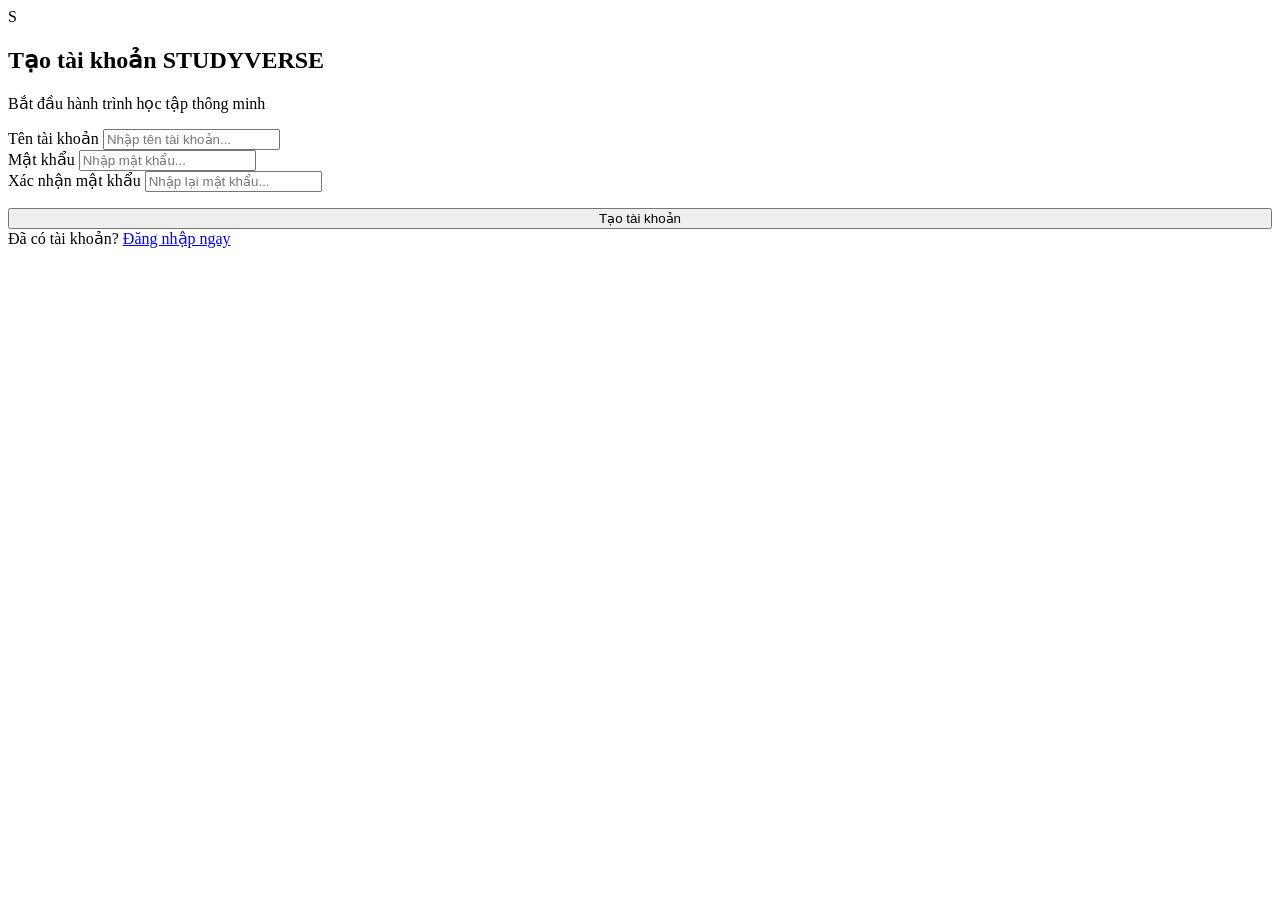
==== dang-ky.html @ 9c712d84 "Create dang-ky.html" ====
<!DOCTYPE html>
<html lang="vi">
<head>
  <meta charset="UTF-8">
  <meta name="viewport" content="width=device-width, initial-scale=1.0">
  <title>Đăng Ký - STUDYVERSE</title>
  <link rel="stylesheet" href="./css/variables.css">
  <link rel="stylesheet" href="./css/global.css">
  <link rel="stylesheet" href="./css/components.css">
  <link rel="stylesheet" href="./css/auth.css">
</head>
<body class="auth-body">
  <div class="auth-card card">
    <div class="auth-header">
      <div class="brand-logo" style="margin: 0 auto 1rem;">S</div>
      <h2>Tạo tài khoản STUDYVERSE</h2>
      <p style="color: var(--text-sub); font-size: var(--font-size-sm);">Bắt đầu hành trình học tập thông minh</p>
    </div>

    <form id="register-form" onsubmit="handleRegister(event)">
      <div class="form-group">
        <label>Tên tài khoản</label>
        <input type="text" id="reg-username" placeholder="Nhập tên tài khoản..." required autocomplete="username">
      </div>
      <div class="form-group">
        <label>Mật khẩu</label>
        <input type="password" id="reg-password" placeholder="Nhập mật khẩu..." required autocomplete="new-password">
      </div>
      <div class="form-group">
        <label>Xác nhận mật khẩu</label>
        <input type="password" id="reg-confirm" placeholder="Nhập lại mật khẩu..." required autocomplete="new-password">
      </div>
      <button type="submit" class="btn btn-primary" style="width: 100%; margin-top: 1rem;">Tạo tài khoản</button>
    </form>

    <div class="auth-footer">
      Đã có tài khoản? <a href="./dang-nhap.html">Đăng nhập ngay</a>
    </div>
  </div>

  <script src="./js/config.js"></script>
  <script src="./js/notifications.js"></script>
  <script src="./js/auth.js"></script>
</body>
</html>
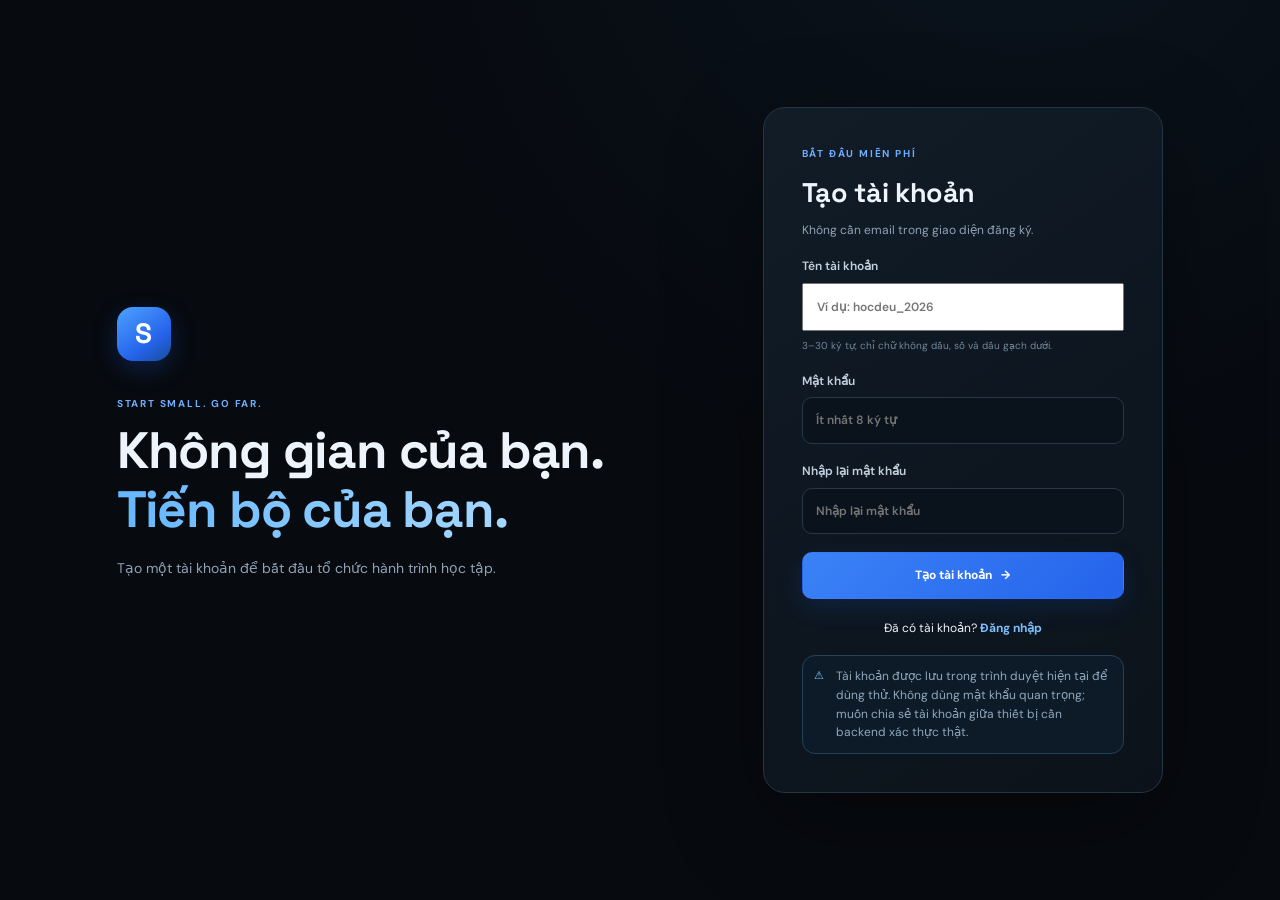
==== commit 158f7cef: "Add files via upload" ====
--- a/dang-ky.html
+++ b/dang-ky.html
@@ -1,45 +1,3 @@
-<!DOCTYPE html>
-<html lang="vi">
-<head>
-  <meta charset="UTF-8">
-  <meta name="viewport" content="width=device-width, initial-scale=1.0">
-  <title>Đăng Ký - STUDYVERSE</title>
-  <link rel="stylesheet" href="./css/variables.css">
-  <link rel="stylesheet" href="./css/global.css">
-  <link rel="stylesheet" href="./css/components.css">
-  <link rel="stylesheet" href="./css/auth.css">
-</head>
-<body class="auth-body">
-  <div class="auth-card card">
-    <div class="auth-header">
-      <div class="brand-logo" style="margin: 0 auto 1rem;">S</div>
-      <h2>Tạo tài khoản STUDYVERSE</h2>
-      <p style="color: var(--text-sub); font-size: var(--font-size-sm);">Bắt đầu hành trình học tập thông minh</p>
-    </div>
-
-    <form id="register-form" onsubmit="handleRegister(event)">
-      <div class="form-group">
-        <label>Tên tài khoản</label>
-        <input type="text" id="reg-username" placeholder="Nhập tên tài khoản..." required autocomplete="username">
-      </div>
-      <div class="form-group">
-        <label>Mật khẩu</label>
-        <input type="password" id="reg-password" placeholder="Nhập mật khẩu..." required autocomplete="new-password">
-      </div>
-      <div class="form-group">
-        <label>Xác nhận mật khẩu</label>
-        <input type="password" id="reg-confirm" placeholder="Nhập lại mật khẩu..." required autocomplete="new-password">
-      </div>
-      <button type="submit" class="btn btn-primary" style="width: 100%; margin-top: 1rem;">Tạo tài khoản</button>
-    </form>
-
-    <div class="auth-footer">
-      Đã có tài khoản? <a href="./dang-nhap.html">Đăng nhập ngay</a>
-    </div>
-  </div>
-
-  <script src="./js/config.js"></script>
-  <script src="./js/notifications.js"></script>
-  <script src="./js/auth.js"></script>
-</body>
-</html>
+<!doctype html><html lang="vi"><head><meta charset="utf-8"><meta name="viewport" content="width=device-width, initial-scale=1"><title>Đăng ký · Studyverse</title><link rel="stylesheet" href="css/style.css"></head><body data-page="register" class="auth-page"><div id="toast-root" class="toast-root"></div>
+<div class="auth-layout"><div class="auth-brand"><div class="brand-mark large">S</div><div class="eyebrow">START SMALL. GO FAR.</div><h1>Không gian của bạn.<br><span class="text-gradient">Tiến bộ của bạn.</span></h1><p class="muted">Tạo một tài khoản để bắt đầu tổ chức hành trình học tập.</p></div><section class="auth-card"><div class="eyebrow">BẮT ĐẦU MIỄN PHÍ</div><h2>Tạo tài khoản</h2><p class="muted">Không cần email trong giao diện đăng ký.</p><form id="register-form"><label class="field-label">Tên tài khoản<input id="register-username" autocomplete="username" required minlength="3" maxlength="30" pattern="[A-Za-z0-9_]+" placeholder="Ví dụ: hocdeu_2026"><small>3–30 ký tự, chỉ chữ không dấu, số và dấu gạch dưới.</small></label><label class="field-label">Mật khẩu<input id="register-password" type="password" autocomplete="new-password" required minlength="8" placeholder="Ít nhất 8 ký tự"></label><label class="field-label">Nhập lại mật khẩu<input id="register-confirm" type="password" autocomplete="new-password" required minlength="8" placeholder="Nhập lại mật khẩu"></label><div id="auth-message" class="form-message hidden"></div><button class="button button-primary button-full" type="submit">Tạo tài khoản <span>→</span></button></form><p class="auth-switch">Đã có tài khoản? <a href="dang-nhap.html">Đăng nhập</a></p><div class="notice compact"><span>⚠</span><p>Tài khoản được lưu trong trình duyệt hiện tại để dùng thử. Không dùng mật khẩu quan trọng; muốn chia sẻ tài khoản giữa thiết bị cần backend xác thực thật.</p></div></section></div>
+<script src="js/app.js"></script><script src="js/auth-demo.js"></script></body></html>
--- a/css/style.css
+++ b/css/style.css
@@ -0,0 +1,17 @@
+@import url('https://fonts.googleapis.com/css2?family=DM+Sans:wght@400;500;600;700&family=Space+Grotesk:wght@400;500;600;700&display=swap');
+:root{--bg:#070a0f;--bg2:#0b1119;--panel:#0e1620;--panel2:#111c28;--line:#202d3a;--text:#eef4fb;--muted:#91a2b5;--blue:#3b82f6;--cyan:#38bdf8;--green:#34d399;--amber:#fbbf24;--violet:#a78bfa;--danger:#fb7185;--radius:18px;--shadow:0 20px 60px #0003}
+*{box-sizing:border-box}html{scroll-behavior:smooth}body{margin:0;background:radial-gradient(ellipse at 80% -20%,#12304a44,transparent 45%),var(--bg);color:var(--text);font-family:'DM Sans',sans-serif;font-size:14px;line-height:1.55}button,input,select{font:inherit}button,a,select{outline-offset:3px}a{color:inherit;text-decoration:none}button{cursor:pointer}h1,h2,h3,p{margin-top:0}h1,h2,h3,.stat-value,.timer-display,.result-score{font-family:'Space Grotesk',sans-serif}h1{font-size:clamp(28px,3vw,38px);line-height:1.16;letter-spacing:-1.2px;margin-bottom:10px}h2{font-size:19px;letter-spacing:-.35px;margin-bottom:6px}h3{font-size:16px}.muted{color:var(--muted)}.small{font-size:12px}.eyebrow{font-size:10px;font-weight:700;letter-spacing:1.8px;color:#6faeff;margin-bottom:10px}.hidden{display:none!important}
+#app-shell{min-height:100vh}.sidebar{width:244px;position:fixed;inset:0 auto 0 0;padding:24px 15px;background:#080d13ed;border-right:1px solid #1b2936;display:flex;flex-direction:column;z-index:20;backdrop-filter:blur(18px)}.brand{display:flex;align-items:center;gap:11px;padding:0 10px 27px}.brand-mark{width:38px;height:38px;border-radius:12px;background:linear-gradient(145deg,#4da2ff,#2563eb 65%,#164e9a);display:grid;place-items:center;font-family:'Space Grotesk';font-size:21px;font-weight:700;color:white;box-shadow:0 8px 25px #2563eb40}.brand-name{font-family:'Space Grotesk';font-weight:700;font-size:17px;letter-spacing:-.5px}.brand-sub{font-size:10px;color:#7f91a5;letter-spacing:1.4px}.nav-label{padding:8px 12px 9px;color:#61758a;font-size:10px;font-weight:700;letter-spacing:1.6px}.nav-list{display:grid;gap:5px}.nav-link{display:flex;align-items:center;gap:12px;padding:11px 12px;border-radius:11px;color:#9aabba;transition:.2s;font-weight:500}.nav-link .nav-icon{width:22px;text-align:center;font-size:17px}.nav-link:hover{background:#121d29;color:#eaf4ff}.nav-link.active{background:linear-gradient(90deg,#17395b99,#132235);color:#f4f9ff;box-shadow:inset 2px 0 #4d9cff}.nav-link.active .nav-icon{color:#68b4ff}.sidebar-bottom{margin-top:auto}.sidebar-tip{margin:15px 4px;padding:15px;border:1px solid #23384b;border-radius:14px;background:linear-gradient(135deg,#102237,#0d1722)}.sidebar-tip strong{display:block;margin:6px 0}.sidebar-tip p{font-size:12px;color:#9caec0;margin:0}.user-mini{display:flex;align-items:center;gap:10px;padding:16px 8px 0;border-top:1px solid #1b2936;margin-top:16px}.avatar{width:34px;height:34px;border-radius:50%;background:#173b5c;color:#9dd5ff;display:grid;place-items:center;font-weight:700}.user-mini strong{display:block;font-size:12px}.user-mini small{color:var(--muted)}
+.main{margin-left:244px;min-width:0}.topbar{height:76px;border-bottom:1px solid #182430;background:#080d13a8;backdrop-filter:blur(16px);display:flex;align-items:center;justify-content:space-between;padding:0 clamp(20px,3vw,42px);position:sticky;top:0;z-index:10}.topbar-left{display:flex;align-items:center;gap:12px;min-width:0}.breadcrumb{color:#71869b;font-size:12px}.topbar-right{display:flex;align-items:center;gap:12px}.global-search{width:min(290px,28vw);height:38px;border:1px solid #243342;border-radius:10px;background:#0d151e;color:var(--text);padding:0 13px}.global-search:focus,.search-input:focus,.select-input:focus,input:focus{border-color:#438ff0;outline:none;box-shadow:0 0 0 3px #3b82f61c}.icon-button{width:38px;height:38px;display:grid;place-items:center;background:#111a24;border:1px solid #263443;border-radius:11px;color:#dce9f7}.top-avatar{width:35px;height:35px;border-radius:50%;display:grid;place-items:center;background:linear-gradient(145deg,#1d4770,#1b2b43);color:#b8ddff;font-weight:700;border:1px solid #34516d}.mobile-menu{display:none}.page-content{max-width:1500px;margin:auto;padding:32px clamp(20px,3vw,42px) 55px}.welcome-row{display:flex;justify-content:space-between;align-items:flex-start;gap:20px;margin-bottom:26px}.date-pill,.tag,.timer-chip{display:inline-flex;align-items:center;gap:7px;padding:8px 12px;border:1px solid #24384b;border-radius:999px;color:#9db4ca;background:#0e1924;font-size:11px;white-space:nowrap}.page-heading{display:flex;justify-content:space-between;align-items:flex-start;margin-bottom:28px}.page-heading p{margin-bottom:0;max-width:700px}.stats-grid{display:grid;grid-template-columns:repeat(4,minmax(0,1fr));gap:14px;margin-bottom:22px}.stat-card,.panel{border:1px solid var(--line);border-radius:var(--radius);background:linear-gradient(145deg,#101923f2,#0c131bf2);box-shadow:var(--shadow)}.stat-card{padding:19px;min-width:0}.stat-icon{width:34px;height:34px;border-radius:11px;display:grid;place-items:center;margin-bottom:17px;background:#183451;color:#7fc2ff;font-size:17px}.stat-icon.violet{background:#28203f;color:#c4b5fd}.stat-icon.green{background:#14362e;color:#6ee7b7}.stat-icon.amber{background:#382c17;color:#fcd34d}.stat-value{font-size:29px;font-weight:700;letter-spacing:-1px;margin:3px 0}.stat-foot{font-size:11px;color:#71869b;margin-top:5px}.content-grid{display:grid;gap:16px}.two-col{grid-template-columns:repeat(2,minmax(0,1fr))}.panel{padding:22px;min-width:0}.panel-heading{display:flex;align-items:flex-start;justify-content:space-between;gap:12px;margin-bottom:22px}.panel-heading p{font-size:12px;margin:0}.course-row{display:flex;align-items:center;gap:13px;margin:20px 0}.course-mark{width:42px;height:42px;border-radius:13px;background:#172e48;color:#80bfff;display:grid;place-items:center;font-family:'Space Grotesk';font-weight:700}.course-mark.cyan{background:#12343d;color:#6ee7f7}.course-info{flex:1;min-width:0}.course-info strong,.course-info span{display:block}.course-info strong{font-size:13px}.course-info .muted{font-size:11px;margin:3px 0 9px}.progress{height:6px;background:#202d39;border-radius:99px;overflow:hidden}.progress span{display:block;height:100%;border-radius:99px;background:linear-gradient(90deg,#3478ed,#38bdf8);transition:width .35s}.progress-label{font-size:12px;color:#9fcaff}.button{display:inline-flex;align-items:center;justify-content:center;gap:9px;padding:10px 15px;border-radius:10px;border:1px solid transparent;font-weight:700;font-size:12px;transition:transform .18s,background .18s,border .18s;color:var(--text)}.button:hover{transform:translateY(-1px)}.button-primary{background:linear-gradient(135deg,#3b82f6,#2563eb);box-shadow:0 8px 24px #2563eb28;color:white}.button-primary:hover{background:linear-gradient(135deg,#60a5fa,#3478ed)}.button-secondary{background:#121e2a;border-color:#2a3a4a;color:#d7e5f4}.button-secondary:hover{background:#192a3b}.button-danger{background:#351a23;border-color:#6b2a3c;color:#fda4af;margin-top:12px}.button-large{padding:13px 24px}.button-full{width:100%;padding:13px}.task-form{display:flex;gap:8px;margin-bottom:12px}.task-form input{flex:1;min-width:0}.task-list{display:grid;gap:9px}.task-item{display:flex;align-items:center;gap:11px;padding:11px 12px;border:1px solid #1d2a36;border-radius:11px;background:#0c141d}.task-check{width:18px;height:18px;accent-color:#3b82f6;flex-shrink:0}.task-text{flex:1}.task-item.done .task-text{text-decoration:line-through;color:#6f8295}.task-delete{border:0;background:transparent;color:#647b91;font-size:17px}.lower-grid{margin-top:16px}.weekly-chart{height:190px;display:flex;align-items:flex-end;justify-content:space-around;gap:12px;padding:20px 6px 0;border-bottom:1px solid #263442}.bar-column{height:100%;flex:1;display:flex;flex-direction:column;align-items:center;justify-content:flex-end;gap:9px;min-width:0}.bar-value{font-size:10px;color:#8094a8}.bar{width:min(34px,70%);min-height:3px;border-radius:7px 7px 2px 2px;background:linear-gradient(180deg,#38bdf8,#2563eb);box-shadow:0 0 20px #2563eb20;transition:height .4s}.bar-day{font-size:10px;color:#71869b;padding-bottom:9px}.chart-legend{display:flex;align-items:center;gap:7px;font-size:11px;color:var(--muted);margin-top:13px}.legend-dot{width:7px;height:7px;border-radius:50%;background:#38bdf8}.quick-link{display:flex;align-items:center;gap:12px;padding:13px 0;border-bottom:1px solid #1d2a36}.quick-link:last-child{border-bottom:0}.quick-icon{width:39px;height:39px;border-radius:12px;background:#172a40;color:#83c5ff;display:grid;place-items:center;font-size:19px}.quick-link span:nth-child(2){flex:1}.quick-link strong,.quick-link small{display:block}.quick-link small{color:var(--muted);margin-top:3px;font-size:11px}.quick-link b{color:#6e8ba5}
+.toolbar{display:flex;gap:10px;flex-wrap:wrap;margin-bottom:22px}.search-input,.select-input,input[type="text"],input[type="password"],input[type="number"]{background:#0a121b;border:1px solid #273747;border-radius:10px;color:var(--text);padding:11px 13px;min-width:0}.search-input{flex:1;min-width:220px}.select-input{min-width:150px}.notice{display:flex;gap:12px;padding:15px 16px;border:1px solid #24415a;border-radius:13px;background:#0d1b28;margin-bottom:24px;color:#8bcaff}.notice strong{color:#dbeeff}.notice p{margin:3px 0 0;font-size:12px;color:#91a7bb}.notice.compact{margin:18px 0 0;padding:11px;font-size:11px}.notice.compact p{margin:0}.section-title-row{display:flex;align-items:center;justify-content:space-between;margin:24px 0 14px}.section-title-row h2{margin:0}.document-grid,.quiz-grid{display:grid;grid-template-columns:repeat(3,minmax(0,1fr));gap:15px}.document-card,.quiz-card{border:1px solid var(--line);border-radius:16px;background:linear-gradient(145deg,#101a25,#0c131b);padding:18px;display:flex;flex-direction:column;min-width:0;transition:transform .2s,border .2s}.document-card:hover,.quiz-card:hover{transform:translateY(-3px);border-color:#355673}.doc-top{display:flex;justify-content:space-between;align-items:center;margin-bottom:16px}.doc-icon{width:42px;height:42px;border-radius:13px;display:grid;place-items:center;background:#162e47;color:#8bc7ff;font-size:19px}.favorite-button{border:0;background:transparent;color:#70859a;font-size:20px}.favorite-button.active{color:#fbbf24}.document-card h3,.quiz-card h3{margin-bottom:7px}.document-card p,.quiz-card p{font-size:12px;color:var(--muted);flex:1}.doc-tags{display:flex;flex-wrap:wrap;gap:6px;margin:9px 0 15px}.doc-tags span{padding:4px 7px;background:#17232f;border-radius:6px;color:#9eb1c4;font-size:10px}.doc-footer{display:flex;align-items:center;justify-content:space-between;gap:10px;border-top:1px solid #1c2a37;padding-top:14px}.doc-footer small{color:#71869b}.doc-footer .button{padding:8px 10px}.empty-state{grid-column:1/-1;text-align:center;padding:50px 20px;border:1px dashed #2b3b4b;border-radius:15px;color:var(--muted)}.filter-pills{display:flex;gap:8px;flex-wrap:wrap;margin-bottom:18px}.filter-pill{padding:8px 13px;border:1px solid #263747;background:#0d151e;color:#9db0c3;border-radius:99px;font-size:12px}.filter-pill.active{background:#17395b;border-color:#2c6bb0;color:#cce7ff}.quiz-card .quiz-meta{display:flex;justify-content:space-between;align-items:center;margin-bottom:15px}.quiz-card .quiz-mark{font-size:22px;color:#7fc2ff}.quiz-card .button{margin-top:13px}.quiz-run{max-width:850px;margin:10px auto}.quiz-top{display:flex;align-items:center;justify-content:space-between;gap:10px;margin-bottom:17px}.question-title{font-size:23px;line-height:1.35;margin:25px 0}.quiz-options{display:grid;gap:10px;margin:20px 0}.quiz-option{width:100%;display:flex;align-items:center;gap:12px;text-align:left;padding:14px;border:1px solid #263747;background:#0b141e;border-radius:12px;color:#dce8f4;transition:.18s}.quiz-option:hover{border-color:#3c78ae;background:#101f2e}.quiz-option.selected{border-color:#3986ec;background:#122944;box-shadow:inset 0 0 0 1px #3986ec}.option-letter{width:29px;height:29px;border-radius:9px;display:grid;place-items:center;background:#1b2938;color:#a8c0d7;font-weight:700;flex-shrink:0}.quiz-actions{display:flex;justify-content:space-between;gap:10px;margin-top:25px}.result-panel{text-align:center;max-width:850px;margin:10px auto}.result-symbol{width:58px;height:58px;border-radius:18px;background:#153a31;color:#6ee7b7;display:grid;place-items:center;margin:0 auto 17px;font-size:26px}.result-score{font-size:56px;font-weight:700;letter-spacing:-2px;color:#83c5ff;margin:8px 0}.review-list{text-align:left;margin:25px 0;display:grid;gap:10px}.review-item{border:1px solid #263747;border-radius:12px;padding:14px;background:#0b141d}.review-item.correct{border-color:#23634f}.review-item.incorrect{border-color:#653141}.review-item p{font-size:12px;color:var(--muted);margin:6px 0 0}.button-row{display:flex;justify-content:center;gap:10px;flex-wrap:wrap}
+.focus-layout{display:grid;grid-template-columns:minmax(0,1.7fr) minmax(250px,.8fr);gap:16px}.timer-panel{text-align:center;padding:25px}.timer-tabs{display:flex;justify-content:center;gap:6px;background:#09111a;border:1px solid #1c2b39;padding:5px;border-radius:12px;width:max-content;margin:0 auto 20px}.timer-tab{border:0;border-radius:8px;background:transparent;color:#8195a9;padding:9px 13px;font-size:12px}.timer-tab.active{background:#183b5e;color:#d6ecff}.timer-ring{width:min(310px,72vw);aspect-ratio:1;margin:15px auto 24px;border-radius:50%;display:grid;place-items:center;background:conic-gradient(#3b82f6 0deg,#38bdf8 0deg,#1a2937 0deg);position:relative;box-shadow:0 0 60px #2563eb13}.timer-ring:before{content:"";position:absolute;inset:9px;background:#0d151f;border-radius:50%;border:1px solid #203346}.timer-inner{position:relative;z-index:1}.timer-display{font-size:clamp(45px,7vw,66px);font-weight:700;letter-spacing:-3px;line-height:1.25;margin:8px 0}.timer-controls{display:flex;justify-content:center;gap:9px;flex-wrap:wrap}.timer-settings{display:flex;justify-content:center;gap:12px;flex-wrap:wrap;border-top:1px solid #1d2a36;margin-top:24px;padding-top:18px}.timer-settings label{display:flex;align-items:center;gap:6px;font-size:11px;color:var(--muted)}.timer-settings input{width:57px;padding:7px}.focus-aside{padding:25px}.focus-number{font-family:'Space Grotesk';font-size:45px;font-weight:700;letter-spacing:-2px;margin-top:17px}.divider{height:1px;background:#22303d;margin:22px 0}.mini-stat{display:flex;align-items:center;justify-content:space-between;gap:10px;margin:14px 0;font-size:12px}.mini-stat span{color:var(--muted)}.mini-stat strong{color:#dbe9f7}.quote-card{padding:15px;background:#101f2d;border-radius:12px;border-left:2px solid #3b82f6;color:#a8bfd4;font-size:12px;margin-top:25px}
+.flash-layout{display:grid;grid-template-columns:minmax(0,1.6fr) minmax(230px,.7fr);gap:16px}.flash-main{min-width:0}.flash-meta{display:flex;align-items:center;justify-content:space-between;margin-bottom:13px;color:#91a7bb;font-size:12px}.flashcard{width:100%;min-height:310px;border:1px solid #2a4258;border-radius:20px;background:radial-gradient(ellipse at 50% 0%,#1b3854,#101a26 68%);color:var(--text);display:flex;flex-direction:column;align-items:center;justify-content:center;padding:35px;text-align:center;box-shadow:var(--shadow);transition:transform .3s,border .3s}.flashcard:hover{border-color:#4d8bc4}.flash-label{font-size:10px;letter-spacing:2px;color:#6bb8ff;font-weight:700}.flash-question{font-family:'Space Grotesk';font-size:clamp(23px,3vw,32px);font-weight:600;line-height:1.35;margin:20px 0;max-width:620px}.flash-hint{font-size:11px;color:#71869b}.flash-progress{margin:16px 0}.flash-controls{display:flex;justify-content:space-between;gap:10px}.rating-row{display:grid;grid-template-columns:repeat(4,1fr);gap:8px;margin-top:14px}.rating-button{padding:10px 5px;border-radius:10px;background:#101923;border:1px solid #263747;color:#c3d1df;font-size:11px}.rating-button.no{border-color:#613343;color:#fda4af}.rating-button.hard{border-color:#65502b;color:#fcd34d}.rating-button.good{border-color:#245844;color:#6ee7b7}.rating-button.easy{border-color:#2b4f75;color:#93c5fd}.flash-side{align-self:start}
+.exam-header{display:flex;align-items:center;justify-content:space-between;gap:15px;border-bottom:1px solid #22303d;padding-bottom:18px}.exam-header h2{margin:8px 0 0}.exam-body{display:grid;grid-template-columns:180px minmax(0,1fr);gap:25px;padding:22px 0}.question-nav{border-right:1px solid #22303d;padding-right:18px}.question-nav-grid{display:grid;grid-template-columns:repeat(4,1fr);gap:7px;margin:14px 0}.question-nav-grid button{aspect-ratio:1;border-radius:8px;border:1px solid #293a49;background:#0b141d;color:#9db1c5}.question-nav-grid button.answered{background:#173c5f;border-color:#3986ec;color:#e0f2ff}.question-nav-grid button.current{box-shadow:0 0 0 2px #7ab8ff}.exam-question-area{min-width:0}.exam-question-area h3{font-size:21px;line-height:1.4;margin:14px 0 20px}.exam-submit-row{display:flex;align-items:center;justify-content:space-between;border-top:1px solid #22303d;padding-top:18px}.roadmap-summary{display:grid;grid-template-columns:1fr 1fr;gap:15px;margin-bottom:25px}.roadmap-big{font-family:'Space Grotesk';font-size:42px;font-weight:700;margin:12px 0}.roadmap-list{display:grid;gap:12px}.roadmap-item{display:flex;align-items:flex-start;gap:15px;padding:18px;border:1px solid #233342;background:#0e1721;border-radius:15px}.roadmap-item.completed{border-color:#245744}.roadmap-node{width:34px;height:34px;border-radius:50%;flex-shrink:0;display:grid;place-items:center;background:#173451;border:1px solid #315d82;color:#9bd2ff;font-weight:700}.roadmap-item.completed .roadmap-node{background:#14382e;border-color:#28634e;color:#6ee7b7}.roadmap-item-content{flex:1;min-width:0}.roadmap-item-content h3{margin:2px 0 4px}.roadmap-item-content p{font-size:12px;color:var(--muted);margin-bottom:10px}.roadmap-actions{display:flex;align-items:center;gap:8px;flex-wrap:wrap}.roadmap-actions button{font-size:11px}.recommendation{display:flex;align-items:flex-start;gap:14px;margin-top:20px}.recommendation .stat-icon{flex-shrink:0;margin:0}.recommendation p{margin:5px 0 0;font-size:12px}.activity-list{display:grid;gap:10px}.activity-row{display:flex;gap:10px;padding:10px 0;border-bottom:1px solid #1c2a37}.activity-row:last-child{border-bottom:0}.activity-dot{width:8px;height:8px;border-radius:50%;background:#38bdf8;margin-top:7px;flex-shrink:0}.activity-row strong{display:block;font-size:12px}.activity-row small{color:var(--muted);font-size:11px}.settings-grid{display:grid;grid-template-columns:1fr 1fr;gap:16px}.setting-row{display:flex;align-items:center;justify-content:space-between;gap:15px;padding:16px 0;border-bottom:1px solid #1e2b37}.setting-row strong{font-size:13px}.setting-row p{margin:4px 0 0}.switch{position:relative;width:40px;height:23px;flex-shrink:0}.switch input{opacity:0;width:0;height:0}.switch span{position:absolute;inset:0;background:#273644;border-radius:99px;cursor:pointer;transition:.2s}.switch span:before{content:"";position:absolute;width:17px;height:17px;left:3px;top:3px;background:#a5b4c3;border-radius:50%;transition:.2s}.switch input:checked+span{background:#2563eb}.switch input:checked+span:before{transform:translateX(17px);background:white}
+.auth-page{min-height:100vh}.auth-layout{min-height:100vh;display:grid;grid-template-columns:1fr minmax(350px,.72fr);max-width:1200px;margin:auto;align-items:center;padding:50px clamp(20px,6vw,90px);gap:clamp(35px,7vw,100px)}.auth-brand .brand-mark{margin-bottom:35px}.brand-mark.large{width:54px;height:54px;font-size:28px;border-radius:16px}.auth-brand h1{font-size:clamp(34px,4vw,52px);line-height:1.16}.text-gradient{background:linear-gradient(90deg,#65b7ff,#a5d8ff);-webkit-background-clip:text;background-clip:text;color:transparent}.auth-brand p{max-width:400px;margin-top:18px}.auth-card{border:1px solid #243544;border-radius:22px;padding:clamp(24px,4vw,38px);background:linear-gradient(145deg,#111c27,#0b121a);box-shadow:0 30px 100px #0005}.auth-card h2{font-size:27px;margin:4px 0 7px}.auth-card>p{font-size:12px}.field-label{display:grid;gap:7px;margin:18px 0;font-size:12px;color:#c3d1df;font-weight:600}.field-label input{width:100%;padding:13px}.field-label small{font-size:10px;color:#71869b;font-weight:400}.auth-switch{text-align:center;margin:20px 0 0!important}.auth-switch a{color:#7cbfff;font-weight:700}.form-message{padding:10px 12px;border-radius:9px;margin:12px 0;font-size:12px;background:#2a1720;border:1px solid #613343;color:#fda4af}.form-message.success{background:#123027;border-color:#24604a;color:#86efac}
+.toast-root{position:fixed;right:20px;bottom:20px;z-index:100;display:grid;gap:9px}.toast{padding:12px 16px;background:#132231;border:1px solid #2d4b65;color:#d9edff;border-radius:12px;box-shadow:var(--shadow);max-width:340px;animation:toast-in .25s ease}.toast.error{border-color:#6b3041;color:#fecdd3}@keyframes toast-in{from{opacity:0;transform:translateY(8px)}to{opacity:1;transform:translateY(0)}}body.reduce-motion *,body.reduce-motion *:before,body.reduce-motion *:after{animation-duration:.01ms!important;transition-duration:.01ms!important;scroll-behavior:auto!important}
+@media(max-width:1150px){.stats-grid{grid-template-columns:repeat(2,minmax(0,1fr))}.document-grid,.quiz-grid{grid-template-columns:repeat(2,minmax(0,1fr))}.sidebar{width:220px}.main{margin-left:220px}.sidebar-tip{display:none}}
+@media(max-width:850px){.sidebar{transform:translateX(-100%);transition:transform .25s;width:250px;box-shadow:var(--shadow)}.sidebar.open{transform:translateX(0)}.main{margin-left:0}.mobile-menu{display:grid}.topbar{height:66px}.global-search{width:min(220px,35vw)}.two-col,.focus-layout,.flash-layout,.roadmap-summary,.settings-grid{grid-template-columns:1fr}.auth-layout{grid-template-columns:1fr;max-width:600px;gap:25px;padding-top:35px}.auth-brand{display:none}.auth-card{max-width:480px;margin:auto;width:100%}.page-content{padding-top:25px}}
+@media(max-width:560px){.topbar{padding:0 14px}.topbar .breadcrumb{display:none}.global-search{width:40vw;min-width:0}.topbar-right{gap:7px}.page-content{padding:22px 14px 40px}.welcome-row{display:block}.date-pill{margin-top:15px}.stats-grid{gap:9px}.stat-card{padding:14px}.stat-value{font-size:24px}.stat-foot{font-size:10px}.panel{padding:16px}.document-grid,.quiz-grid{grid-template-columns:1fr}.toolbar{display:grid;grid-template-columns:1fr 1fr}.toolbar .search-input{grid-column:1/-1;min-width:0}.select-input{min-width:0;width:100%}.timer-controls .button{flex:1}.timer-settings{gap:9px}.rating-row{grid-template-columns:repeat(2,1fr)}.exam-body{grid-template-columns:1fr}.question-nav{border-right:0;border-bottom:1px solid #22303d;padding:0 0 15px}.question-nav-grid{grid-template-columns:repeat(8,1fr)}.exam-submit-row{align-items:flex-start}.quiz-top{flex-wrap:wrap}.question-title{font-size:20px}.auth-card{padding:23px}.page-heading{margin-bottom:22px}.focus-number{font-size:38px}}
+/* Authentication entry points in the main navigation */
+.auth-top-link{white-space:nowrap;padding:9px 11px;font-size:11px}
+@media(max-width:760px){.auth-top-link{padding:8px 9px;font-size:10px}.topbar-right{gap:6px}.global-search{width:min(150px,24vw)}}
